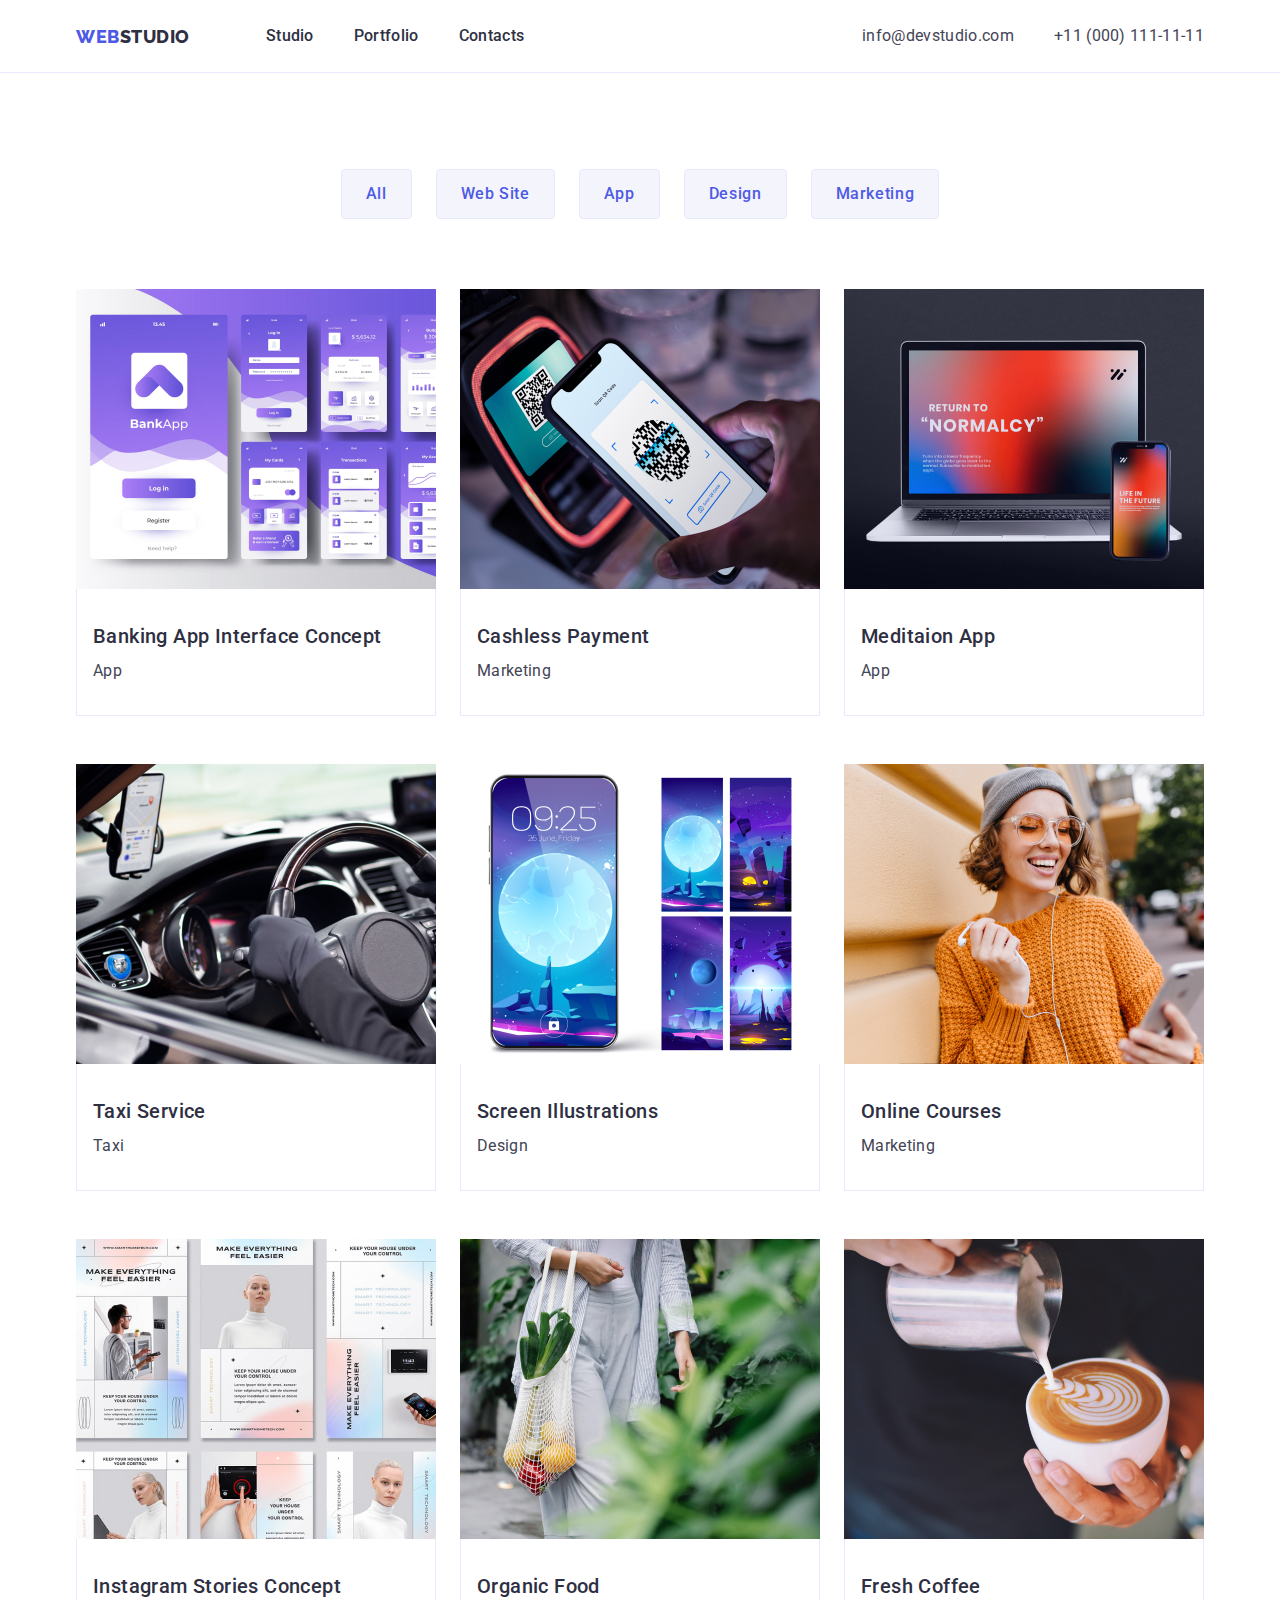
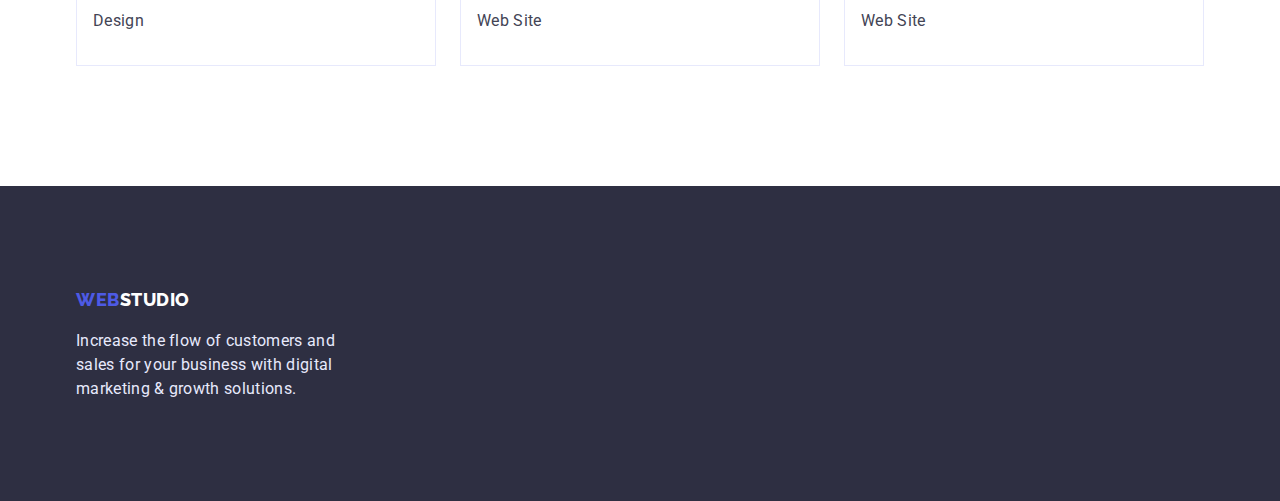
==== portfolio.html @ 20d2fb16 "Initial commit" ====
<!DOCTYPE html>
<html lang="en">
  <head>
    <meta charset="UTF-8" />
    <meta http-equiv="X-UA-Compatible" content="IE=edge" />
    <meta name="viewport" content="width=device-width, initial-scale=1.0" />
    <title>Portfolio</title>
    <link rel="preconnect" href="https://fonts.googleapis.com" />
    <link rel="preconnect" href="https://fonts.gstatic.com" crossorigin />
    <link
      href="https://fonts.googleapis.com/css2?family=Raleway:wght@800&family=Roboto:wght@400;500;700;900&display=swap"
      rel="stylesheet"
    />
    <link
      rel="stylesheet"
      href="https://cdnjs.cloudflare.com/ajax/libs/modern-normalize/1.1.0/modern-normalize.min.css"
    />
    <link rel="stylesheet" href="css/styles.css" />
  </head>
  <body>
    <!-- HEADER(NAV)-->
    <header>
      <div class="main-nav container">
        <nav class="main-nav">
          <a href="index.html" class="logo"
            ><span class="web">WEB</span>STUDIO</a
          >
          <ul class="nav-list">
            <li class="nav-item">
              <a href="index.html" class="nav-link">Studio</a>
            </li>
            <li class="nav-item">
              <a href="portfolio.html" class="nav-link">Portfolio</a>
            </li>
            <li class="nav-item"><a href="" class="nav-link">Contacts</a></li>
          </ul>
        </nav>
        <address class="main-address">
          <ul class="auth">
            <li class="auth-item">
              <a href="mailto:info@devstudio.com" class="auth-link"
                >info@devstudio.com
              </a>
            </li>
            <li class="auth-item">
              <a href="tel:+110001111111" class="auth-link"
                >+11 (000) 111-11-11
              </a>
            </li>
          </ul>
        </address>
      </div>
    </header>
    <main>
      <section class="examples">
        <h1 class="hidden">Portfolio</h1>
        <div class="container">
          <ul class="filter-list">
            <li class="filter-item">
              <button class="filter-btn-active btn" type="button">All</button>
            </li>
            <li class="filter-item">
              <button class="filter-btn btn" type="button">Web Site</button>
            </li>
            <li class="filter-item">
              <button class="filter-btn btn" type="button">App</button>
            </li>
            <li class="filter-item">
              <button class="filter-btn btn" type="button">Design</button>
            </li>
            <li class="filter-item">
              <button class="filter-btn btn" type="button">Marketing</button>
            </li>
          </ul>
          <ul class="project-list">
            <li class="project-card">
              <img
                src="./images/img-portfolio-1.jpg"
                alt="Banking App"
                class="img-portfolio"
                width="360"
              />
              <div class="project-info">
                <h2 class="project-card-title">
                  Banking App Interface Concept
                </h2>
                <p class="project-card-desc">App</p>
              </div>
            </li>
            <li class="project-card">
              <img
                src="./images/img-portfolio-2.jpg"
                alt="Cashless Payment"
                class="img-portfolio"
                width="360"
              />
              <div class="project-info">
                <h2 class="project-card-title">Cashless Payment</h2>
                <p class="project-card-desc">Marketing</p>
              </div>
            </li>
            <li class="project-card">
              <img
                src="./images/img-portfolio-3.jpg"
                alt="Meditaion App"
                class="img-portfolio"
                width="360"
              />
              <div class="project-info">
                <h2 class="project-card-title">Meditaion App</h2>
                <p class="project-card-desc">App</p>
              </div>
            </li>
            <li class="project-card">
              <img
                src="./images/img-portfolio-4.jpg"
                alt="Taxi Service"
                class="img-portfolio"
                width="360"
              />
              <div class="project-info">
                <h2 class="project-card-title">Taxi Service</h2>
                <p class="project-card-desc">Taxi</p>
              </div>
            </li>
            <li class="project-card">
              <img
                src="./images/img-portfolio-5.jpg"
                alt="Screen Illustrations"
                class="img-portfolio"
                width="360"
              />
              <div class="project-info">
                <h3 class="project-card-title">Screen Illustrations</h3>
                <p class="project-card-desc">Design</p>
              </div>
            </li>
            <li class="project-card">
              <img
                src="./images/img-portfolio-6.jpg"
                alt="Online Courses"
                class="img-portfolio"
                width="360"
              />
              <div class="project-info">
                <h2 class="project-card-title">Online Courses</h2>
                <p class="project-card-desc">Marketing</p>
              </div>
            </li>
            <li class="project-card">
              <img
                src="./images/img-portfolio-7.jpg"
                alt="Instagram Stories Concept"
                class="img-portfolio"
                width="360"
              />
              <div class="project-info">
                <h2 class="project-card-title">Instagram Stories Concept</h2>
                <p class="project-card-desc">Design</p>
              </div>
            </li>
            <li class="project-card">
              <img
                src="./images/img-portfolio-8.jpg"
                alt="Organic Food"
                class="img-portfolio"
                width="360"
              />
              <div class="project-info">
                <h2 class="project-card-title">Organic Food</h2>
                <p class="project-card-desc">Web Site</p>
              </div>
            </li>
            <li class="project-card">
              <img
                src="./images/img-portfolio-9.jpg"
                alt="Fresh Coffee"
                class="img-portfolio"
                width="360"
              />
              <div class="project-info">
                <h2 class="project-card-title">Fresh Coffee</h2>
                <p class="project-card-desc">Web Site</p>
              </div>
            </li>
          </ul>
        </div>
      </section>
    </main>
    <!-- FOOTER -->
    <footer class="footer">
      <div class="footer-container container">
        <a href="index.html" class="footer-logo"
          ><span class="web-footer">WEB</span
          ><span class="footer-studio">STUDIO</span></a
        >
        <p class="footer-desc">
          Increase the flow of customers and sales for your business with
          digital marketing & growth solutions.
        </p>
      </div>
    </footer>
  </body>
</html>
---- css/styles.css ----
/* index.html STYLES START*/

html {
  box-sizing: border-box;
}
:root {
  --brand-color: #4d5ae5;
  --pressed-state: #404bbf;
  --dark-theme: #2e2f42;
  --success-theme: #31d0aa;
  --main-text-color: #434455;
  --suble-text: #8e8f99;
  --accent: #e7e9fc;
  --light-background: #f4f4fd;
  --modal-overlay: #2e2f42;
  --hero-background: #2e2f42;
  --cornflower: #e7e9fc;
  --body-background: white;
  --main-font: "Roboto";
}
body {
  background-color: var(--body-background);
  font-family: "Roboto", sans-serif;
  color: var(--hero-background);
  margin: 0;
}
/* RESET STYLES */
p {
  margin: 0;
}

h1,
h2,
h3,
h4,
h5,
h6 {
  margin: 0;
}
img {
  display: block;
  width: 100%;
  height: auto;
}

/* Lists styling */

li {
  list-style: none;
  padding: 0;
}

ul {
  margin: 0;
  padding: 0;
}
/* hidden title */
.hidden {
  position: absolute;
  width: 1px;
  height: 1px;
  margin: -1px;
  border: 0;
  padding: 0;
  white-space: nowrap;
  clip-path: inset(100%);
  clip: rect(0 0 0 0);
  overflow: hidden;
}
/* container  */
.container {
  /* outline: 2px solid tomato; */
  width: 1158px;
  margin-left: auto;
  margin-right: auto;
  padding-left: 15px;
  padding-right: 15px;
}
/* HEADER(NAV) STYLES */
header {
  display: block;
  border-bottom: solid 1px var(--cornflower);
}
.main-nav {
  display: flex;
  align-items: center;
}
.nav-list {
  display: flex;
  gap: 40px;
}

.nav-link {
  display: block;
  padding-top: 24px;
  padding-bottom: 24px;
  font-weight: 500;
  line-height: 1.5;
  letter-spacing: 0.02em;
}

.nav-item:last-child {
  margin-right: 100px;
}
/* LOGO */
.logo {
  margin-right: 76px;
  font-family: "Raleway", sans-serif;
  font-weight: 800;
  font-size: 18px;
  line-height: 1.5;
  letter-spacing: 0.03em;
}
.web {
  color: var(--brand-color);
}

/* LINKS STYLES */
a {
  text-decoration: none;
  color: var(--dark-theme);
  font-style: normal;
}
.main-address {
  margin-left: auto;
}
.auth {
  display: flex;
}
.auth-item:last-child {
  margin-left: 40px;
}
.auth-link {
  padding-top: 24px;
  padding-bottom: 24px;
  line-height: 1.5;
  letter-spacing: 0.02em;
  color: var(--main-text-color);
}
.nav-link:hover,
.nav-link:focus,
.auth-link:hover,
.auth-link:focus {
  color: var(--pressed-state);
}

/* SOLUTIONS STYLES */

.solutions {
  background-color: var(--dark-theme);
  text-align: center;
  padding-top: 188px;
  padding-bottom: 188px;
}
.solutions-title {
  width: 496px;
  margin-left: auto;
  margin-right: auto;
  margin-bottom: 48px;
  font-weight: 700;
  font-size: 56px;
  line-height: 1.2;
  text-align: center;
  letter-spacing: 0.02em;
  color: var(--body-background);
}

/* AIM STYLES */
.aim {
  padding-top: 120px;
  padding-bottom: 120px;
}
.aim-title {
  font-weight: 500;
  font-size: 20px;
  line-height: 1.5;
  letter-spacing: 0.02em;
  color: var(--dark-theme);
}
.aim-desc {
  line-height: 1.5;
  letter-spacing: 0.02em;
  color: var(--main-text-color);
}

.features-list {
  display: flex;
}

.features-list .features-item:not(:last-child) {
  margin-right: 24px;
}
/* Activities STYLES */
.activities {
  margin-bottom: 120px;
}
.activities-title {
  margin-top: 0;
  margin-bottom: 72px;
  text-align: center;
  font-weight: 700;
  font-size: 36px;
  line-height: 1.5;
  letter-spacing: 0.02em;
  color: var(--dark-theme);
}
.activities-list {
  display: flex;
}
.activities-list .activities-item {
  margin-right: 24px;
}
/* TEAM SECTION STYLES */

.team {
  background: var(--light-background);
  padding-top: 120px;
  padding-bottom: 120px;
}
.team-members {
  display: flex;
  flex-wrap: wrap;
}
.team-title {
  margin-top: 0;
  margin-bottom: 72px;
  text-align: center;
  font-weight: 700;
  font-size: 36px;
  line-height: 1.1;
  letter-spacing: 0.02em;
  color: var(--dark-theme);
  text-align: center;
}
.team-members .team-member:not(:last-child) {
  margin-right: 24px;
}
.team-card {
  padding-top: 32px;
  padding-bottom: 32px;
}
.team-member {
  background: var(--body-background);
  box-shadow: 0px 1px 6px rgba(46, 47, 66, 0.08),
    0px 1px 1px rgba(46, 47, 66, 0.16), 0px 2px 1px rgba(46, 47, 66, 0.08);
  border-radius: 0px 0px 4px 4px;
}
.team-name {
  margin-bottom: 8px;
  font-size: 20px;
  line-height: 1.2;
  text-align: center;
  letter-spacing: 0.02em;
  color: var(--dark-theme);
  margin-bottom: 8px;
}

.team-desc {
  line-height: 1.5;
  /* identical to box height, or 150% */

  text-align: center;
  letter-spacing: 0.02em;
  color: var(--main-text-color);
}

/* FOOTER STYLES */

.footer {
  background: var(--dark-theme);
  padding-top: 100px;
  padding-bottom: 100px;
}

.footer-logo {
  display: inline-block;
  margin-bottom: 16px;
  font-family: "Raleway";
  font-style: normal;
  font-weight: 800;
  font-size: 18px;
  line-height: 1.5;
  letter-spacing: 0.03em;
}
.web-footer {
  color: var(--brand-color);
}
.footer-studio {
  color: var(--body-background);
}

.footer-desc {
  line-height: 1.5;
  letter-spacing: 0.02em;
  color: var(--cornflower);
  width: 264px;
}

/* portfolio.html STYLES START*/
.examples {
  padding-top: 96px;
  padding-bottom: 120px;
}
.filter-list {
  display: flex;
  justify-content: center;
  margin-bottom: 70px;
  font-family: var(--main-font);
  font-style: normal;
  font-weight: 500;
  font-size: 16px;
  line-height: 1.5;
}
.filter-list .filter-item:not(:first-child) {
  margin-left: 24px;
}

/* BUTTON STYLES */
.order-btn {
  text-align: center;
  width: 169px;
  height: 56px;
  font-family: var(--main-font);
  font-style: normal;
  font-weight: 500;
  font-size: 16px;
  line-height: 1.5;
  color: var(--body-background);
  background: var(--brand-color);
  box-shadow: 0px 4px 4px rgba(0, 0, 0, 0.15);
  border-radius: 4px;
  border: none;
  cursor: pointer;
}
button:hover,
button:focus {
  background: var(--pressed-state);
}
.btn {
  background-color: var(--pressed-state);
  color: var(--body-background);
  cursor: pointer;
  box-sizing: border-box;
  background: var(--light-background);
  border: 1px solid var(--accent);
  border-radius: 4px;
  font-family: var(--main-font);
  font-weight: 500;
  font-size: 16px;
  line-height: 1.5;
  letter-spacing: 0.04em;
  color: var(--brand-color);
  padding: 12px 24px;
}
.btn:hover,
.btn:focus {
  background: var(--pressed-state);
  color: var(--body-background);
}
.project-list {
  display: flex;
  flex-wrap: wrap;
  justify-content: center;
  column-gap: 24px;
}

.project-card {
  background: var(--body-background);
  margin-bottom: 48px;
}
.project-card:nth-child(n + 7) {
  background: var(--body-background);
  margin-bottom: 0;
}
.project-card-title {
  margin-bottom: 8px;
  font-weight: 500;
  font-size: 20px;
  line-height: 1.5;
  letter-spacing: 0.02em;
  color: var(--dark-theme);
}

.project-card-desc {
  line-height: 1.5;
  letter-spacing: 0.02em;
  color: var(--main-text-color);
}
.project-info {
  padding: 32px 16px 32px 16px;
  border: 1px solid var(--cornflower);
  border-top: none;
}
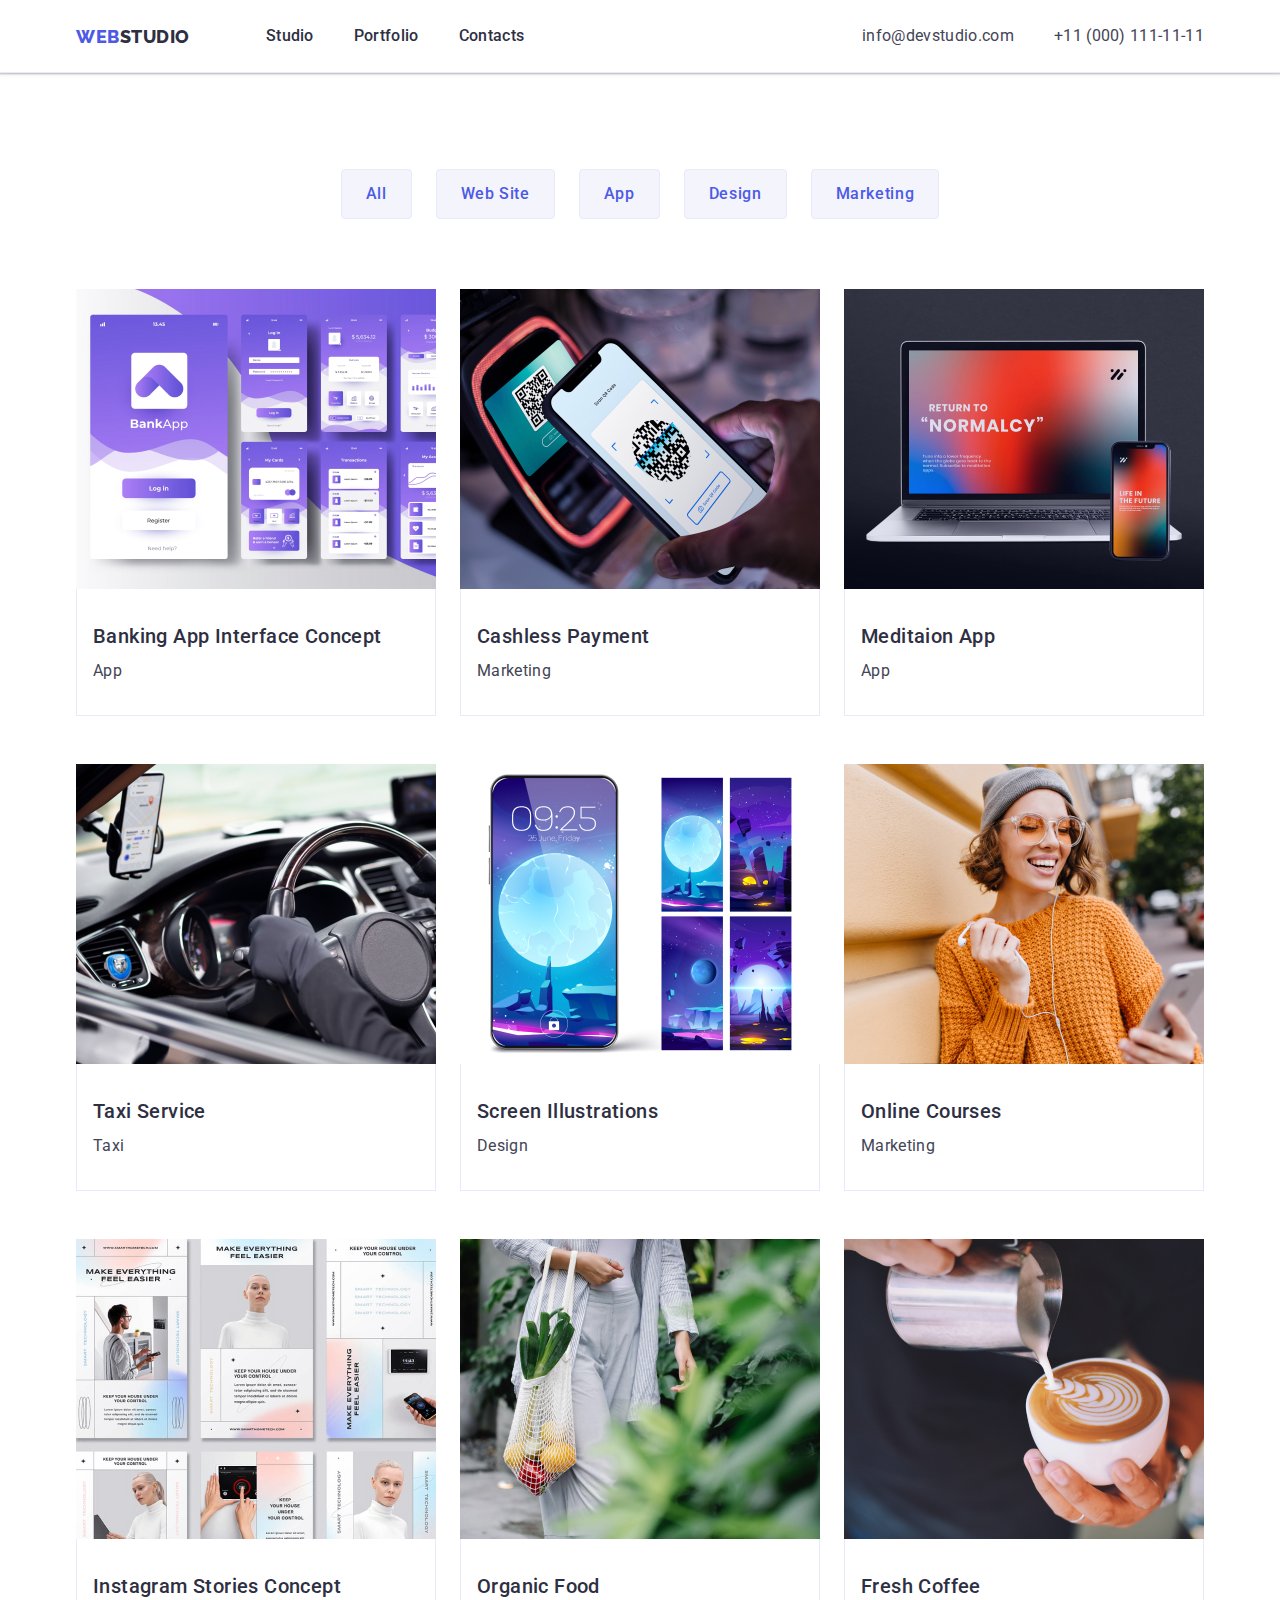
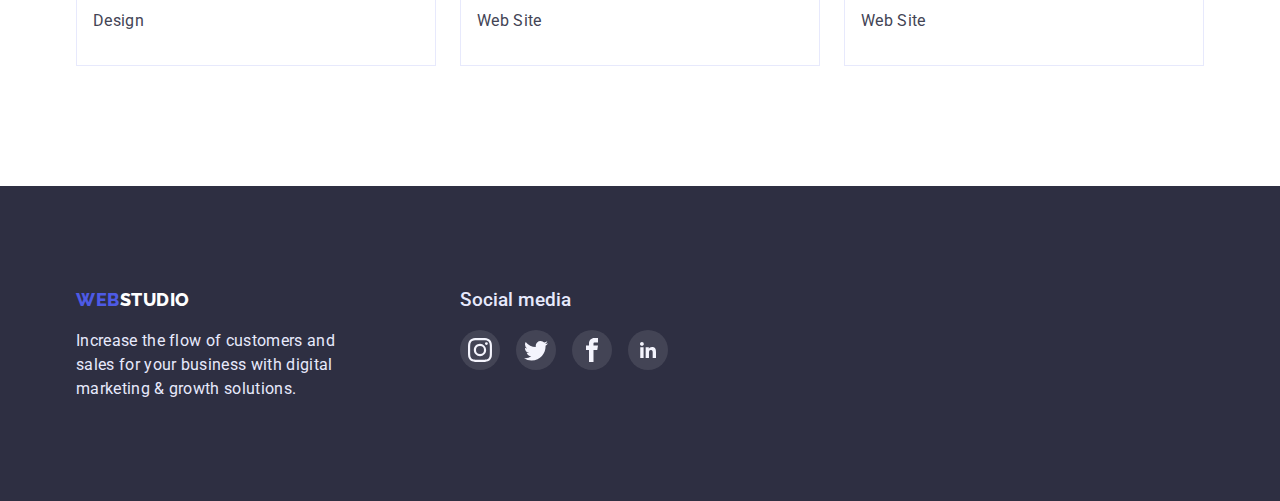
==== commit 43b5ef3c: "hw-04, attempt #1" ====
--- a/portfolio.html
+++ b/portfolio.html
@@ -57,7 +57,7 @@
         <div class="container">
           <ul class="filter-list">
             <li class="filter-item">
-              <button class="filter-btn-active btn" type="button">All</button>
+              <button class="filter-btn btn" type="button">All</button>
             </li>
             <li class="filter-item">
               <button class="filter-btn btn" type="button">Web Site</button>
@@ -190,14 +190,51 @@
     <!-- FOOTER -->
     <footer class="footer">
       <div class="footer-container container">
-        <a href="index.html" class="footer-logo"
-          ><span class="web-footer">WEB</span
-          ><span class="footer-studio">STUDIO</span></a
-        >
-        <p class="footer-desc">
-          Increase the flow of customers and sales for your business with
-          digital marketing & growth solutions.
-        </p>
+        <div class="logo-footer">
+          <a href="index.html" class="footer-logo"
+            ><span class="web-footer">WEB</span
+            ><span class="footer-studio">STUDIO</span></a
+          >
+          <p class="footer-desc">
+            Increase the flow of customers and sales for your business with
+            digital marketing & growth solutions.
+          </p>
+        </div>
+        <div class="media-footer">
+          <h3 class="media-title">Social media</h3>
+          <div class="trailing-icons-footer">
+            <ul class="footer-media-row">
+              <li>
+                <a href="#" class="social-media-footer">
+                  <svg width="24" height="24">
+                    <use href="./images/icons.svg#icon-instagram"></use>
+                  </svg>
+                </a>
+              </li>
+              <li>
+                <a href="#" class="social-media-footer">
+                  <svg width="24" height="24">
+                    <use href="./images/icons.svg#icon-twitter"></use>
+                  </svg>
+                </a>
+              </li>
+              <li>
+                <a href="#" class="social-media-footer">
+                  <svg width="24" height="24">
+                    <use href="./images/icons.svg#icon-facebook"></use>
+                  </svg>
+                </a>
+              </li>
+              <li>
+                <a href="#" class="social-media-footer">
+                  <svg width="16" height="16">
+                    <use href="./images/icons.svg#icon-linkedin"></use>
+                  </svg>
+                </a>
+              </li>
+            </ul>
+          </div>
+        </div>
       </div>
     </footer>
   </body>
--- a/css/styles.css
+++ b/css/styles.css
@@ -17,12 +17,13 @@
   --cornflower: #e7e9fc;
   --body-background: white;
   --main-font: "Roboto";
+  --customers-icon: #8e8f99;
+  --footer-icon: rgba(255, 255, 255, 0.1);
 }
 body {
   background-color: var(--body-background);
   font-family: "Roboto", sans-serif;
   color: var(--hero-background);
-  margin: 0;
 }
 /* RESET STYLES */
 p {
@@ -78,8 +79,9 @@
 }
 /* HEADER(NAV) STYLES */
 header {
-  display: block;
   border-bottom: solid 1px var(--cornflower);
+  box-shadow: 0px 2px 1px rgba(46, 47, 66, 0.08),
+    0px 1px 1px rgba(46, 47, 66, 0.16), 0px 1px 6px rgba(46, 47, 66, 0.08);
 }
 .main-nav {
   display: flex;
@@ -99,9 +101,6 @@
   letter-spacing: 0.02em;
 }
 
-.nav-item:last-child {
-  margin-right: 100px;
-}
 /* LOGO */
 .logo {
   margin-right: 76px;
@@ -151,7 +150,17 @@
   text-align: center;
   padding-top: 188px;
   padding-bottom: 188px;
-}
+  /* BACKGROUND */
+  background-size: cover;
+  background-image: linear-gradient(
+      to right,
+      rgba(46, 47, 66, 0.7),
+      rgba(46, 47, 66, 0.7)
+    ),
+    url(../images/hero-background.png);
+  box-shadow: 0px 4px 4px rgba(0, 0, 0, 0.25), 0px 4px 4px rgba(0, 0, 0, 0.25);
+}
+
 .solutions-title {
   width: 496px;
   margin-left: auto;
@@ -171,6 +180,7 @@
   padding-bottom: 120px;
 }
 .aim-title {
+  margin-bottom: 8px;
   font-weight: 500;
   font-size: 20px;
   line-height: 1.5;
@@ -182,6 +192,7 @@
   letter-spacing: 0.02em;
   color: var(--main-text-color);
 }
+/* FEATURES */
 
 .features-list {
   display: flex;
@@ -189,6 +200,20 @@
 
 .features-list .features-item:not(:last-child) {
   margin-right: 24px;
+}
+
+.features-item {
+  width: 264px;
+}
+
+.features-icon {
+  border-radius: 5px;
+  margin-bottom: 8px;
+  display: flex;
+  align-items: center;
+  justify-content: center;
+  background-color: var(--light-background);
+  height: 112px;
 }
 /* Activities STYLES */
 .activities {
@@ -210,6 +235,11 @@
 .activities-list .activities-item {
   margin-right: 24px;
 }
+
+.activities-list .activities-item:nth-child(3n) {
+  margin-right: 0;
+}
+
 /* TEAM SECTION STYLES */
 
 .team {
@@ -257,11 +287,68 @@
 
 .team-desc {
   line-height: 1.5;
-  /* identical to box height, or 150% */
-
   text-align: center;
   letter-spacing: 0.02em;
   color: var(--main-text-color);
+}
+.social-media-row {
+  display: flex;
+  align-items: center;
+  justify-content: space-between;
+  gap: 24px;
+  padding: 8px 16px 0 16px;
+}
+.social-media {
+  display: flex;
+  align-items: center;
+  justify-content: center;
+  width: 40px;
+  height: 40px;
+  border-radius: 50%;
+  background-color: var(--brand-color);
+  fill: var(--light-background);
+}
+.social-media:hover {
+  background-color: var(--pressed-state);
+}
+/* CUSTOMERS SECTION */
+.customers {
+  padding-top: 120px;
+  padding-bottom: 130px;
+  text-align: center;
+}
+
+.customers-title {
+  font-size: 36px;
+  font-weight: 700;
+  line-height: calc(40 / 36);
+  margin-bottom: 72px;
+}
+.customers-link {
+  display: flex;
+  align-items: center;
+  justify-content: center;
+  border: var(--customers-icon) 1px solid;
+  fill: var(--customers-icon);
+  border-radius: 4px;
+  height: 88px;
+  width: 168px;
+}
+
+.customers-list {
+  display: flex;
+  gap: 24px;
+}
+
+.customers-link:is(:hover, :focus) {
+  border-color: var(--pressed-state);
+  fill: var(--pressed-state);
+}
+
+.customers-item {
+  display: flex;
+  align-items: center;
+  justify-content: center;
 }
 
 /* FOOTER STYLES */
@@ -295,7 +382,42 @@
   color: var(--cornflower);
   width: 264px;
 }
-
+.footer-container {
+  display: flex;
+}
+.media-title {
+  color: var(--accent);
+  font-weight: 500;
+  line-height: 1.5;
+}
+
+.media-footer {
+  text-align: left;
+  margin-left: 120px;
+}
+
+.footer-media-row {
+  padding-top: 16px;
+  display: flex;
+  align-items: center;
+  justify-content: space-between;
+  gap: 16px;
+}
+
+.social-media-footer {
+  display: flex;
+  align-items: center;
+  justify-content: center;
+  width: 40px;
+  height: 40px;
+  border-radius: 50%;
+  background-color: var(--footer-icon);
+  fill: var(--light-background);
+}
+
+.social-media-footer:is(:after, :hover) {
+  background-color: var(--success-theme);
+}
 /* portfolio.html STYLES START*/
 .examples {
   padding-top: 96px;
@@ -357,6 +479,14 @@
   background: var(--pressed-state);
   color: var(--body-background);
 }
+
+.filter-btn:is(:hover, :focus) {
+  border-color: var(--pressed-state);
+  box-shadow: 0px 3px 1px rgba(0, 0, 0, 0.1), 0px 2px 1px rgba(0, 0, 0, 0.08),
+    0px 2px 2px rgba(0, 0, 0, 0.12);
+}
+
+/* PROJECT SECTION */
 .project-list {
   display: flex;
   flex-wrap: wrap;
@@ -368,6 +498,12 @@
   background: var(--body-background);
   margin-bottom: 48px;
 }
+
+.project-card:is(:hover, :focus) {
+  box-shadow: 0px 1px 6px rgb(46 47 66 / 8%), 0px 1px 1px rgb(46 47 66 / 16%),
+    0px 2px 1px rgb(46 47 66 / 8%);
+}
+
 .project-card:nth-child(n + 7) {
   background: var(--body-background);
   margin-bottom: 0;
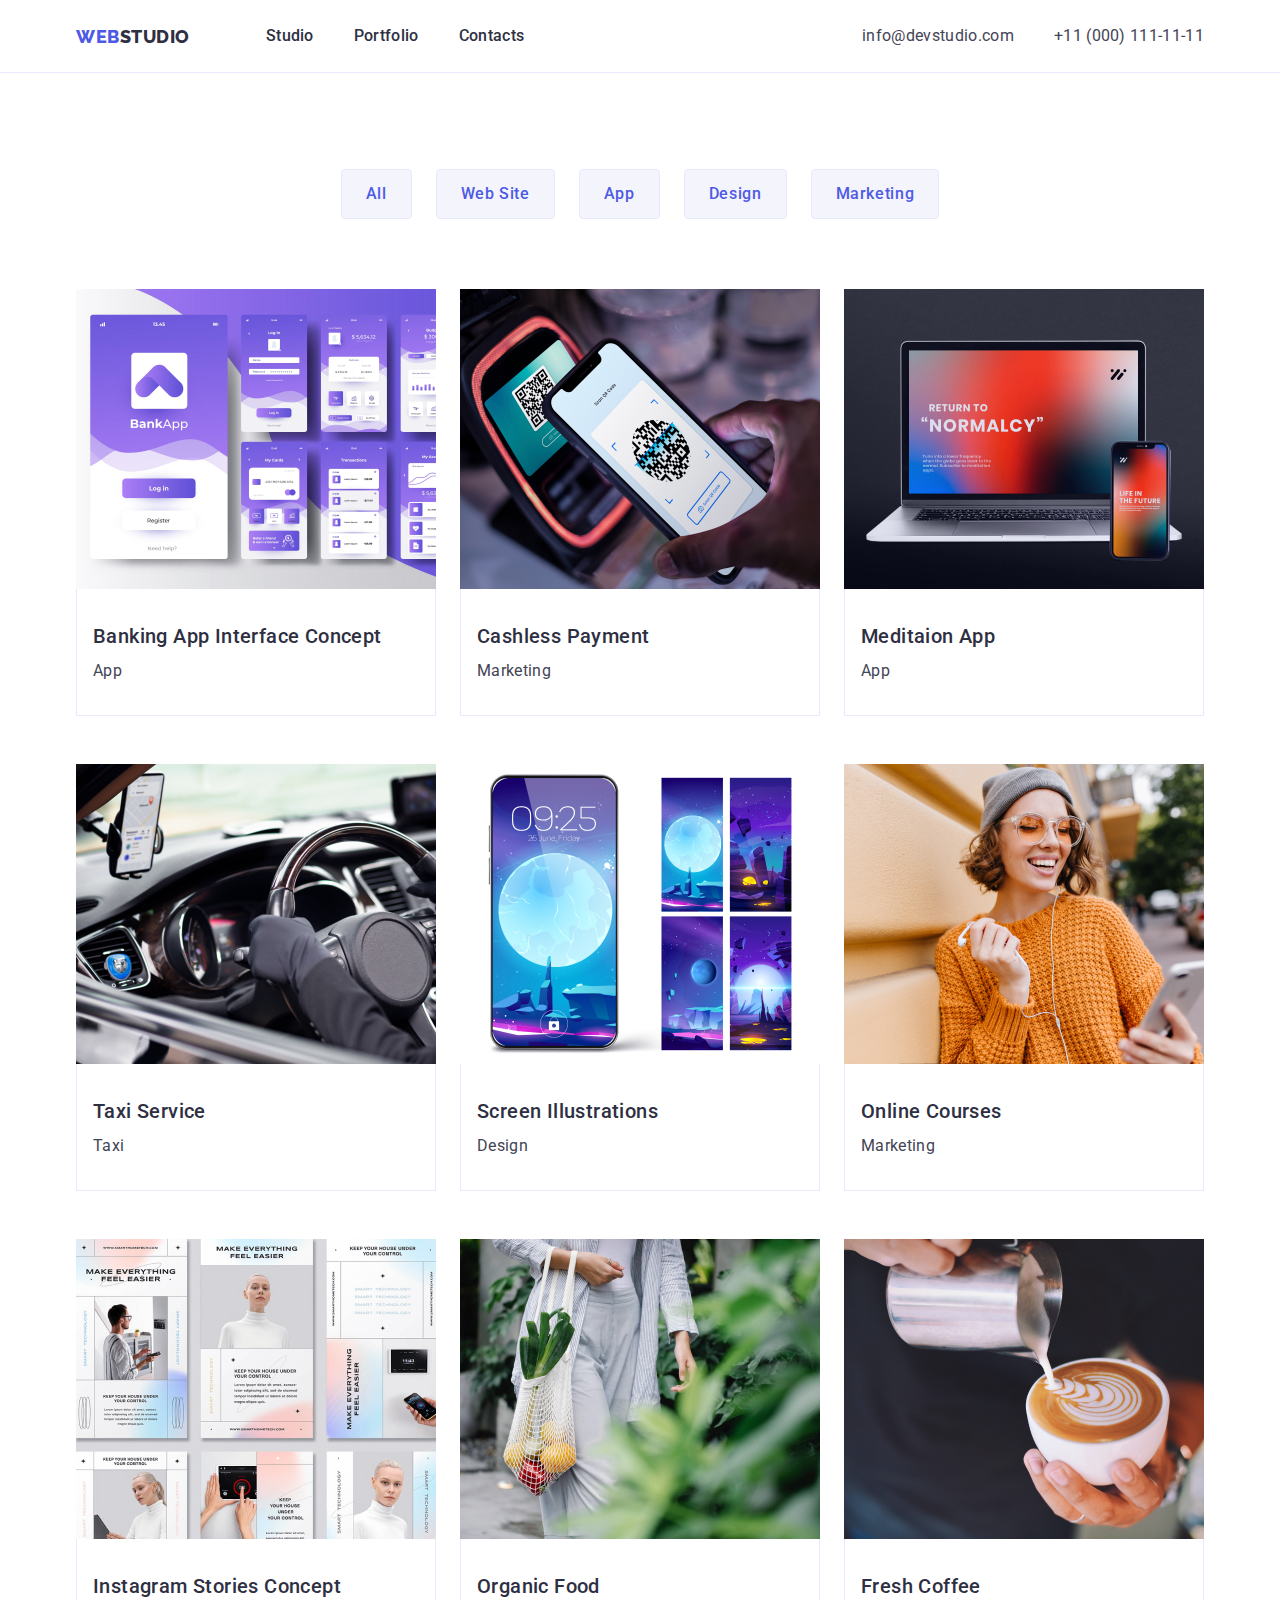
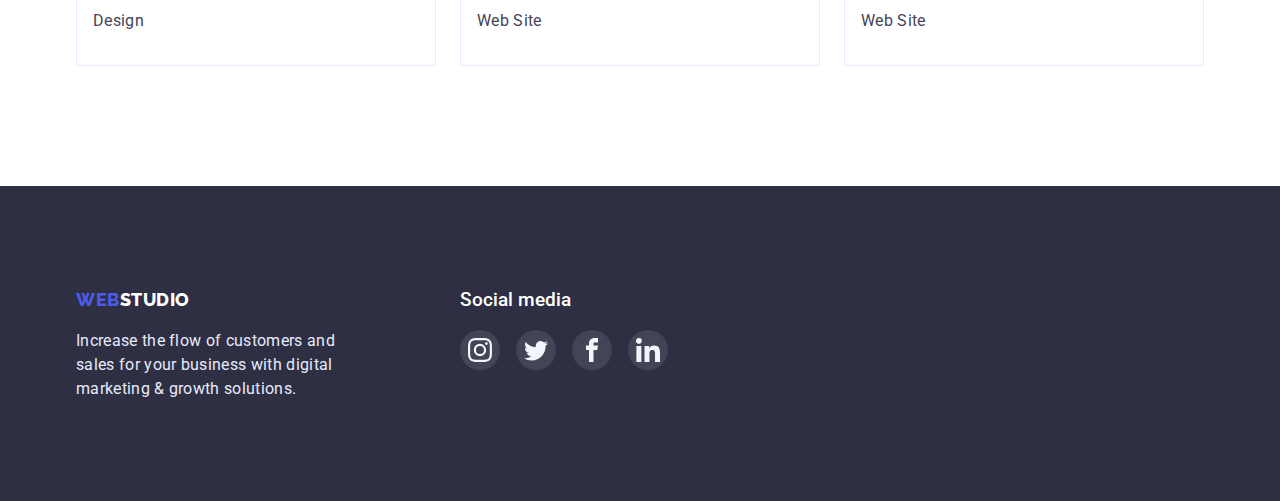
==== commit dd2d9daa: "final corrections" ====
--- a/portfolio.html
+++ b/portfolio.html
@@ -203,7 +203,7 @@
         <div class="media-footer">
           <h3 class="media-title">Social media</h3>
           <div class="trailing-icons-footer">
-            <ul class="footer-media-row">
+            <ul class="footer-media">
               <li>
                 <a href="#" class="social-media-footer">
                   <svg width="24" height="24">
@@ -227,7 +227,7 @@
               </li>
               <li>
                 <a href="#" class="social-media-footer">
-                  <svg width="16" height="16">
+                  <svg width="24" height="24">
                     <use href="./images/icons.svg#icon-linkedin"></use>
                   </svg>
                 </a>
--- a/css/styles.css
+++ b/css/styles.css
@@ -80,8 +80,6 @@
 /* HEADER(NAV) STYLES */
 header {
   border-bottom: solid 1px var(--cornflower);
-  box-shadow: 0px 2px 1px rgba(46, 47, 66, 0.08),
-    0px 1px 1px rgba(46, 47, 66, 0.16), 0px 1px 6px rgba(46, 47, 66, 0.08);
 }
 .main-nav {
   display: flex;
@@ -146,6 +144,8 @@
 /* SOLUTIONS STYLES */
 
 .solutions {
+  max-width: 1440px;
+  margin: 0 auto;
   background-color: var(--dark-theme);
   text-align: center;
   padding-top: 188px;
@@ -158,7 +158,6 @@
       rgba(46, 47, 66, 0.7)
     ),
     url(../images/hero-background.png);
-  box-shadow: 0px 4px 4px rgba(0, 0, 0, 0.25), 0px 4px 4px rgba(0, 0, 0, 0.25);
 }
 
 .solutions-title {
@@ -207,7 +206,7 @@
 }
 
 .features-icon {
-  border-radius: 5px;
+  border-radius: 4px;
   margin-bottom: 8px;
   display: flex;
   align-items: center;
@@ -249,7 +248,6 @@
 }
 .team-members {
   display: flex;
-  flex-wrap: wrap;
 }
 .team-title {
   margin-top: 0;
@@ -276,6 +274,7 @@
   border-radius: 0px 0px 4px 4px;
 }
 .team-name {
+  font-weight: 500;
   margin-bottom: 8px;
   font-size: 20px;
   line-height: 1.2;
@@ -291,14 +290,14 @@
   letter-spacing: 0.02em;
   color: var(--main-text-color);
 }
-.social-media-row {
-  display: flex;
-  align-items: center;
-  justify-content: space-between;
+.social-row {
+  margin-top: 8px;
+  display: flex;
+  align-items: center;
+  justify-content: center;
   gap: 24px;
-  padding: 8px 16px 0 16px;
-}
-.social-media {
+}
+.social-item {
   display: flex;
   align-items: center;
   justify-content: center;
@@ -308,7 +307,7 @@
   background-color: var(--brand-color);
   fill: var(--light-background);
 }
-.social-media:hover {
+.social-item:is(:hover, :focus) {
   background-color: var(--pressed-state);
 }
 /* CUSTOMERS SECTION */
@@ -386,21 +385,19 @@
   display: flex;
 }
 .media-title {
-  color: var(--accent);
+  color: var(--body-background);
   font-weight: 500;
   line-height: 1.5;
 }
 
 .media-footer {
-  text-align: left;
   margin-left: 120px;
 }
 
-.footer-media-row {
-  padding-top: 16px;
-  display: flex;
-  align-items: center;
-  justify-content: space-between;
+.footer-media {
+  margin-top: 16px;
+  display: flex;
+  align-items: center;
   gap: 16px;
 }
 
@@ -415,7 +412,7 @@
   fill: var(--light-background);
 }
 
-.social-media-footer:is(:after, :hover) {
+.social-media-footer:is(:focus, :hover) {
   background-color: var(--success-theme);
 }
 /* portfolio.html STYLES START*/
@@ -427,11 +424,6 @@
   display: flex;
   justify-content: center;
   margin-bottom: 70px;
-  font-family: var(--main-font);
-  font-style: normal;
-  font-weight: 500;
-  font-size: 16px;
-  line-height: 1.5;
 }
 .filter-list .filter-item:not(:first-child) {
   margin-left: 24px;
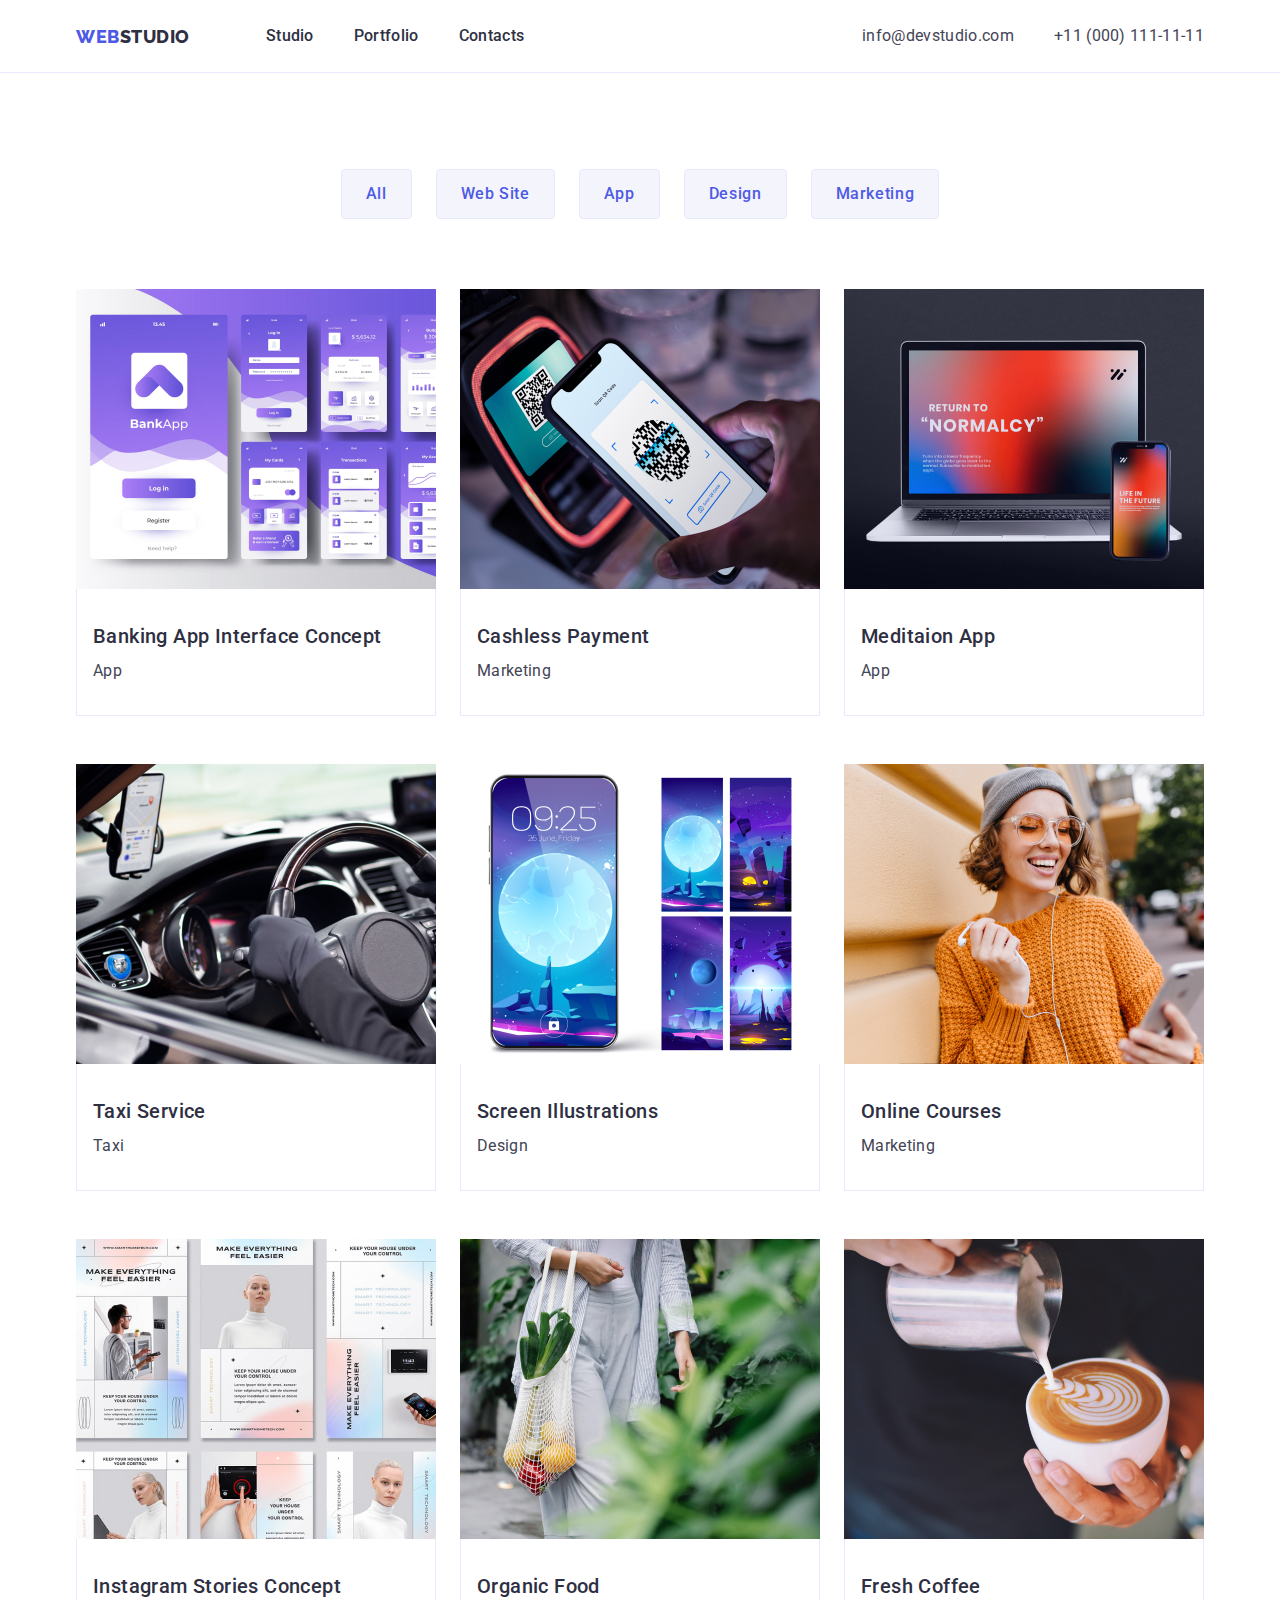
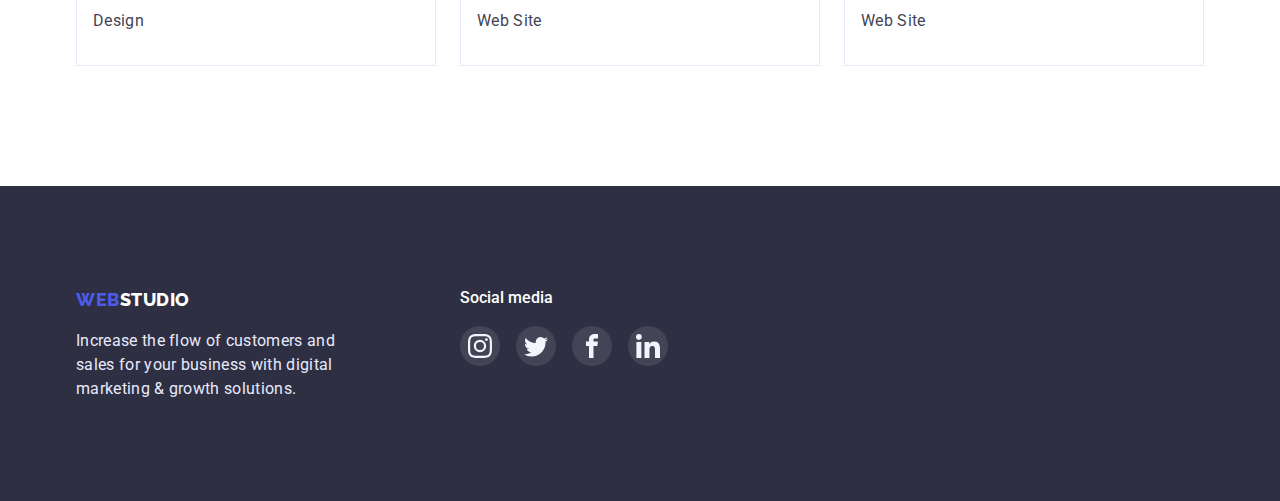
==== commit 58374a63: "final corrections #2" ====
--- a/portfolio.html
+++ b/portfolio.html
@@ -201,39 +201,37 @@
           </p>
         </div>
         <div class="media-footer">
-          <h3 class="media-title">Social media</h3>
-          <div class="trailing-icons-footer">
-            <ul class="footer-media">
-              <li>
-                <a href="#" class="social-media-footer">
-                  <svg width="24" height="24">
-                    <use href="./images/icons.svg#icon-instagram"></use>
-                  </svg>
-                </a>
-              </li>
-              <li>
-                <a href="#" class="social-media-footer">
-                  <svg width="24" height="24">
-                    <use href="./images/icons.svg#icon-twitter"></use>
-                  </svg>
-                </a>
-              </li>
-              <li>
-                <a href="#" class="social-media-footer">
-                  <svg width="24" height="24">
-                    <use href="./images/icons.svg#icon-facebook"></use>
-                  </svg>
-                </a>
-              </li>
-              <li>
-                <a href="#" class="social-media-footer">
-                  <svg width="24" height="24">
-                    <use href="./images/icons.svg#icon-linkedin"></use>
-                  </svg>
-                </a>
-              </li>
-            </ul>
-          </div>
+          <p class="media-title">Social media</p>
+          <ul class="footer-media">
+            <li>
+              <a href="#" class="social-media-footer">
+                <svg width="24" height="24">
+                  <use href="./images/icons.svg#icon-instagram"></use>
+                </svg>
+              </a>
+            </li>
+            <li>
+              <a href="#" class="social-media-footer">
+                <svg width="24" height="24">
+                  <use href="./images/icons.svg#icon-twitter"></use>
+                </svg>
+              </a>
+            </li>
+            <li>
+              <a href="#" class="social-media-footer">
+                <svg width="24" height="24">
+                  <use href="./images/icons.svg#icon-facebook"></use>
+                </svg>
+              </a>
+            </li>
+            <li>
+              <a href="#" class="social-media-footer">
+                <svg width="24" height="24">
+                  <use href="./images/icons.svg#icon-linkedin"></use>
+                </svg>
+              </a>
+            </li>
+          </ul>
         </div>
       </div>
     </footer>
--- a/css/styles.css
+++ b/css/styles.css
@@ -313,7 +313,7 @@
 /* CUSTOMERS SECTION */
 .customers {
   padding-top: 120px;
-  padding-bottom: 130px;
+  padding-bottom: 120px;
   text-align: center;
 }
 
